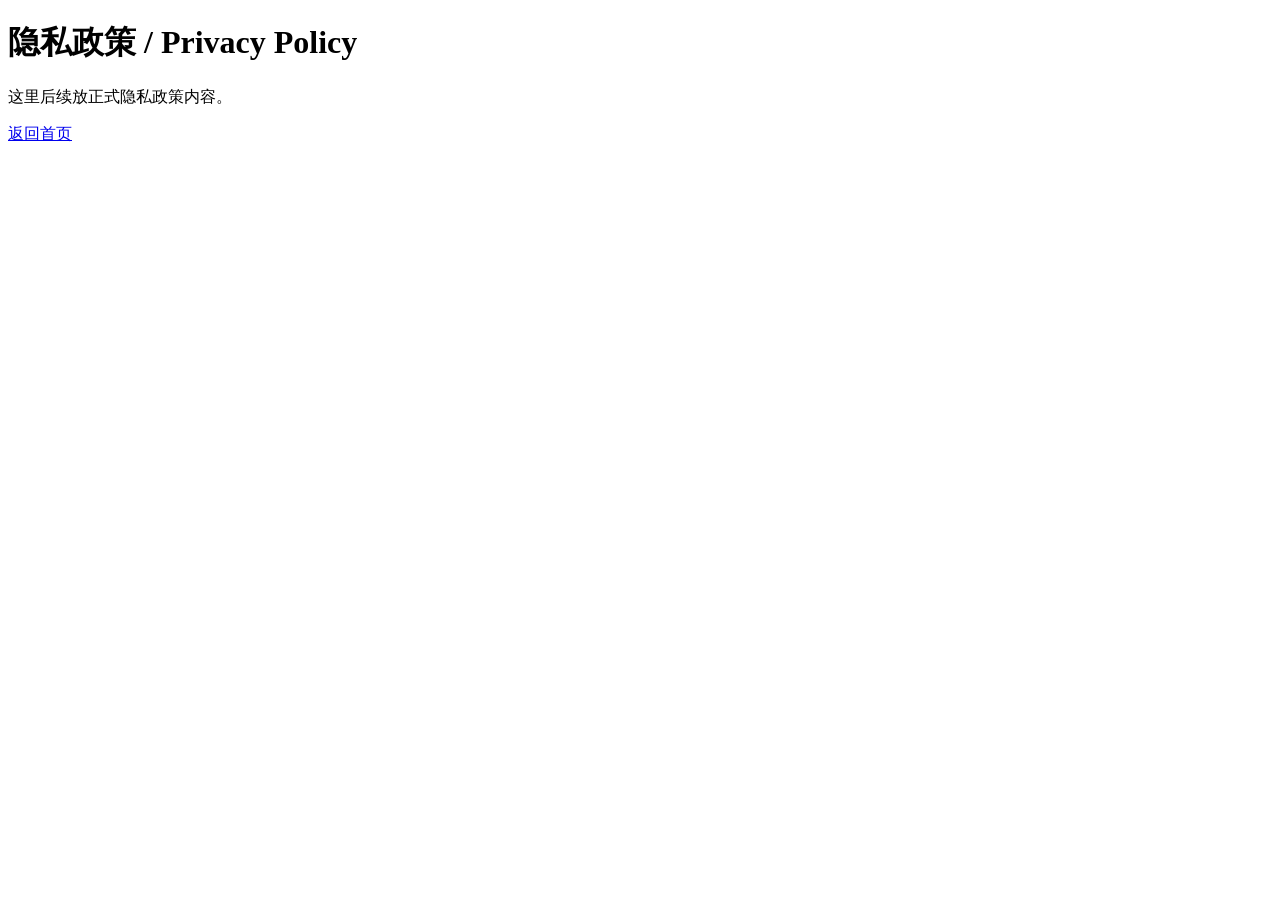
==== privacy/index.html @ f270638c "Create index.html" ====
<!doctype html>
<html lang="zh-CN">
<head>
  <meta charset="UTF-8">
  <meta name="viewport" content="width=device-width, initial-scale=1.0">
  <title>隐私政策 Privacy Policy</title>
</head>
<body>
  <h1>隐私政策 / Privacy Policy</h1>
  <p>这里后续放正式隐私政策内容。</p>
  <p><a href="/">返回首页</a></p>
</body>
</html>
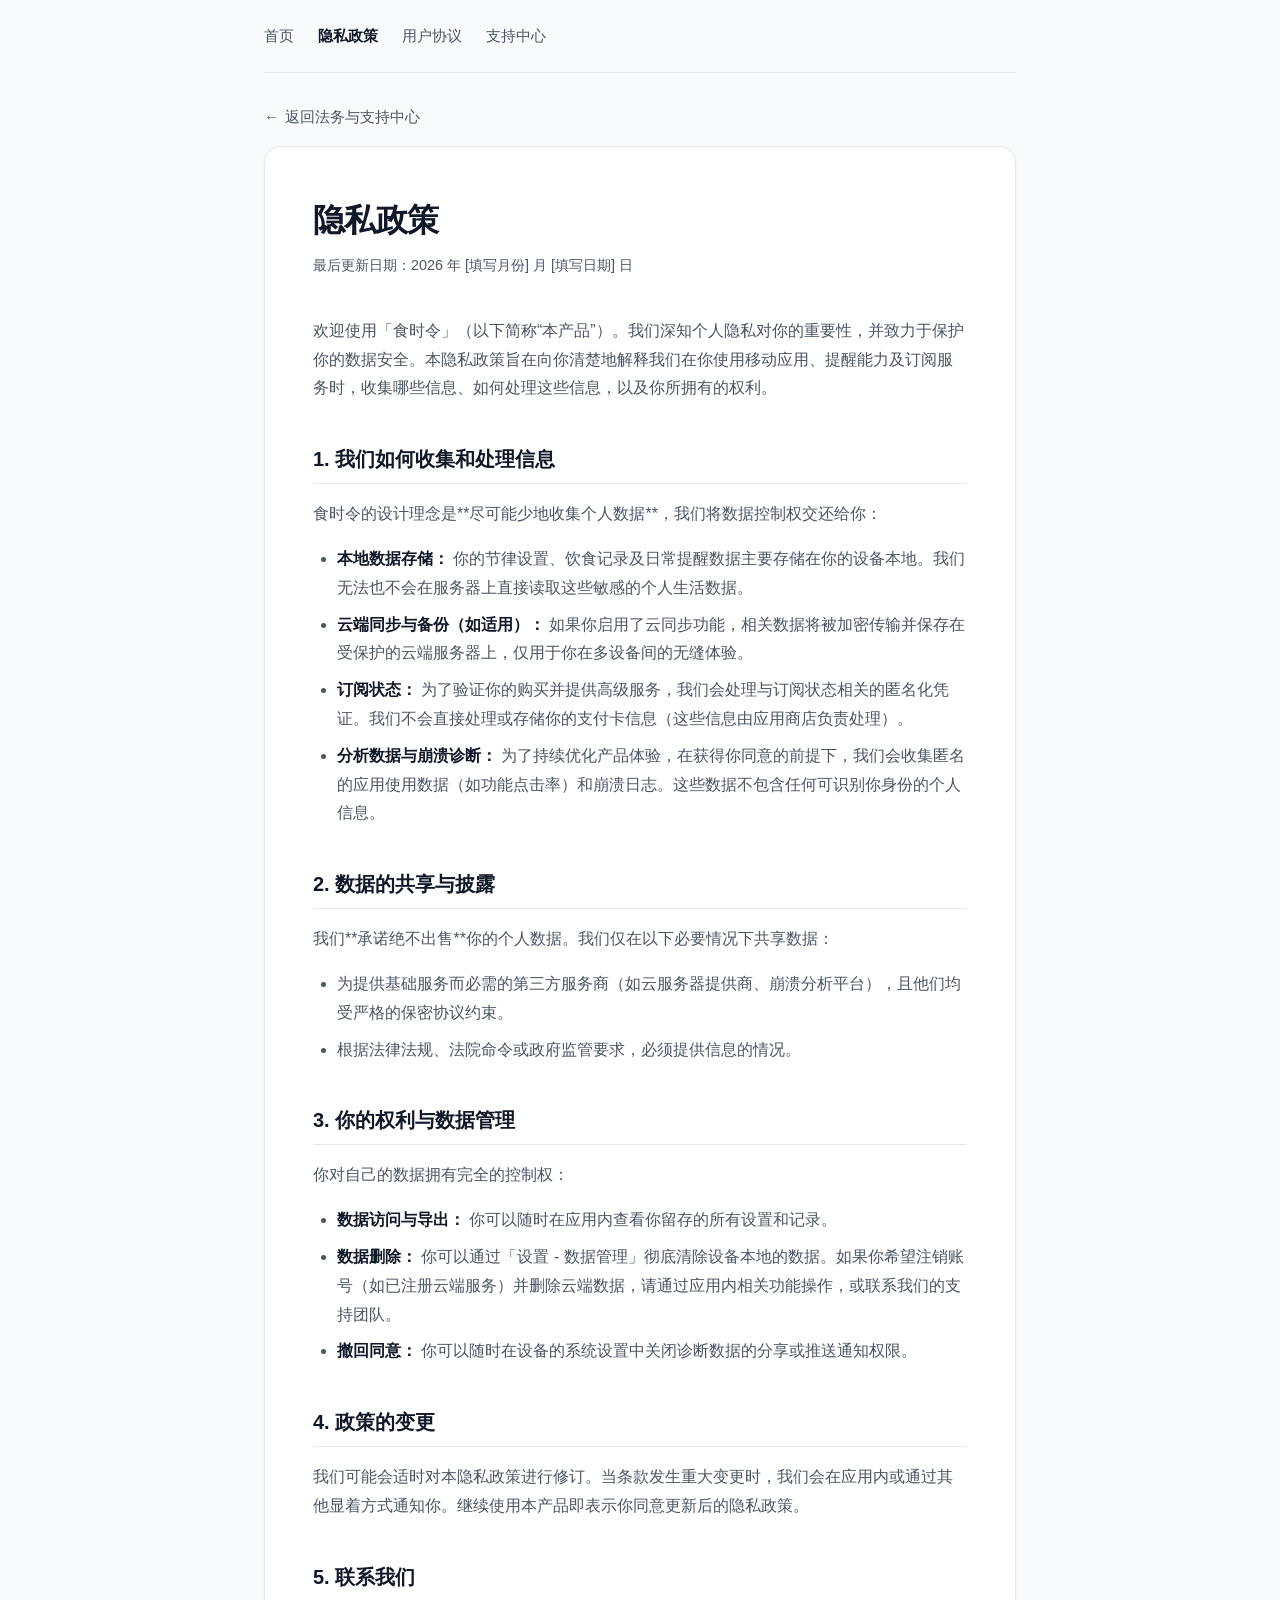
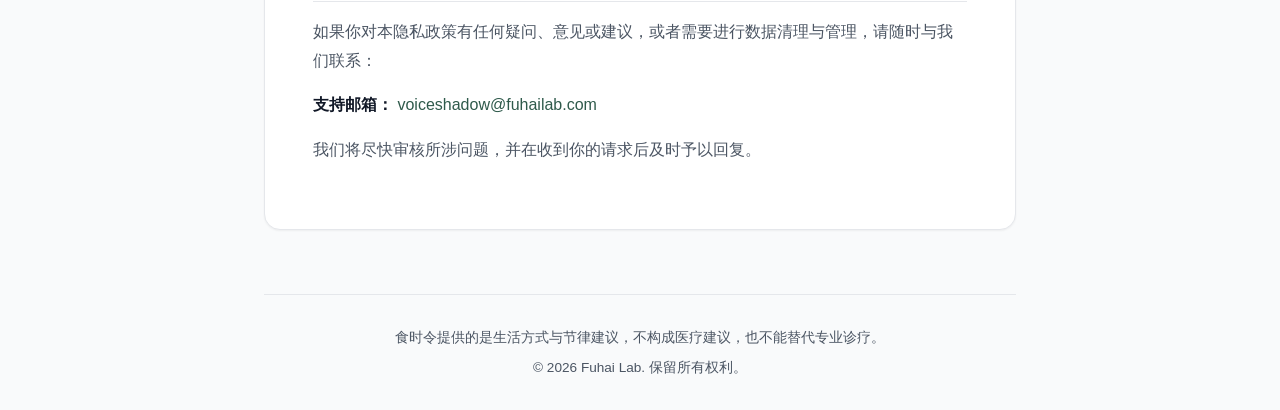
==== commit 5c0b9d82: "Update index.html" ====
--- a/privacy/index.html
+++ b/privacy/index.html
@@ -1,13 +1,198 @@
-<!doctype html>
+<!DOCTYPE html>
 <html lang="zh-CN">
 <head>
-  <meta charset="UTF-8">
-  <meta name="viewport" content="width=device-width, initial-scale=1.0">
-  <title>隐私政策 Privacy Policy</title>
+  <meta charset="UTF-8" />
+  <meta name="viewport" content="width=device-width, initial-scale=1.0" />
+  <title>隐私政策 | 食时令</title>
+  <meta name="description" content="食时令的隐私政策，了解我们如何收集、使用和保护你的数据。" />
+  <style>
+    /* 沿用基础变量定义 */
+    :root {
+      --primary-color: #2F5A4B;
+      --primary-hover: #1E3F33;
+      --bg-color: #F9FAFB;
+      --card-bg: #FFFFFF;
+      --text-main: #111827;
+      --text-muted: #4B5563; /* 加深了一点点以适合长文本阅读 */
+      --border-color: #E5E7EB;
+      --radius-lg: 16px;
+    }
+
+    * { box-sizing: border-box; margin: 0; padding: 0; }
+
+    body {
+      font-family: -apple-system, BlinkMacSystemFont, "PingFang SC", "Microsoft YaHei", "Helvetica Neue", Arial, sans-serif;
+      background-color: var(--bg-color);
+      color: var(--text-main);
+      line-height: 1.6;
+      -webkit-font-smoothing: antialiased;
+    }
+
+    a { color: var(--primary-color); text-decoration: none; transition: color 0.2s ease; }
+    a:hover { color: var(--primary-hover); text-decoration: underline; }
+
+    /* 页面容器 */
+    .page-shell {
+      max-width: 800px; /* 法务页面稍窄一些，提升阅读体验 */
+      margin: 0 auto;
+      padding: 0 24px;
+      display: flex;
+      flex-direction: column;
+      min-height: 100vh;
+    }
+
+    /* 顶部导航 */
+    .nav {
+      display: flex;
+      gap: 24px;
+      padding: 24px 0;
+      border-bottom: 1px solid var(--border-color);
+      font-weight: 500;
+      font-size: 0.95rem;
+    }
+    .nav a { color: var(--text-muted); text-decoration: none; }
+    .nav a:hover { color: var(--primary-color); }
+    .nav a.active { color: var(--text-main); font-weight: 600; }
+
+    /* 返回组件 */
+    .back-link {
+      display: inline-block;
+      margin: 32px 0 16px;
+      font-size: 0.95rem;
+      color: var(--text-muted);
+      text-decoration: none;
+    }
+    .back-link::before { content: "←"; margin-right: 6px; }
+    .back-link:hover { color: var(--primary-color); text-decoration: none; }
+
+    /* 法务内容容器 */
+    .legal-content {
+      background: var(--card-bg);
+      border: 1px solid var(--border-color);
+      border-radius: var(--radius-lg);
+      padding: 48px;
+      margin-bottom: 64px;
+      box-shadow: 0 1px 2px 0 rgba(0, 0, 0, 0.05);
+    }
+
+    /* 长文本排版 (Prose) */
+    .prose h1 {
+      font-size: 2rem;
+      font-weight: 700;
+      margin-bottom: 8px;
+      color: var(--text-main);
+      letter-spacing: -0.02em;
+    }
+    
+    .prose .update-date {
+      font-size: 0.9rem;
+      color: var(--text-muted);
+      margin-bottom: 40px;
+      display: block;
+    }
+
+    .prose h2 {
+      font-size: 1.25rem;
+      font-weight: 600;
+      margin-top: 40px;
+      margin-bottom: 16px;
+      color: var(--text-main);
+      border-bottom: 1px solid var(--border-color);
+      padding-bottom: 8px;
+    }
+
+    .prose p {
+      color: var(--text-muted);
+      margin-bottom: 16px;
+      line-height: 1.8;
+    }
+
+    .prose ul {
+      margin-bottom: 16px;
+      padding-left: 24px;
+      color: var(--text-muted);
+    }
+
+    .prose li {
+      margin-bottom: 8px;
+      line-height: 1.8;
+    }
+
+    .prose strong {
+      color: var(--text-main);
+      font-weight: 600;
+    }
+
+    /* 页脚 */
+    .footer {
+      margin-top: auto;
+      padding: 32px 0;
+      border-top: 1px solid var(--border-color);
+      text-align: center;
+      color: var(--text-muted);
+      font-size: 0.85rem;
+    }
+
+    @media (max-width: 768px) {
+      .legal-content { padding: 32px 24px; }
+      .prose h1 { font-size: 1.75rem; }
+    }
+  </style>
 </head>
 <body>
-  <h1>隐私政策 / Privacy Policy</h1>
-  <p>这里后续放正式隐私政策内容。</p>
-  <p><a href="/">返回首页</a></p>
+  <main class="page-shell">
+    <nav class="nav" aria-label="Primary">
+      <a href="/">首页</a>
+      <a href="/privacy/" class="active">隐私政策</a>
+      <a href="/terms/">用户协议</a>
+      <a href="/support/">支持中心</a>
+    </nav>
+
+    <a href="/" class="back-link">返回法务与支持中心</a>
+
+    <article class="legal-content prose">
+      <h1>隐私政策</h1>
+      <span class="update-date">最后更新日期：2026 年 [填写月份] 月 [填写日期] 日</span>
+
+      <p>欢迎使用「食时令」（以下简称“本产品”）。我们深知个人隐私对你的重要性，并致力于保护你的数据安全。本隐私政策旨在向你清楚地解释我们在你使用移动应用、提醒能力及订阅服务时，收集哪些信息、如何处理这些信息，以及你所拥有的权利。</p>
+
+      <h2>1. 我们如何收集和处理信息</h2>
+      <p>食时令的设计理念是**尽可能少地收集个人数据**，我们将数据控制权交还给你：</p>
+      <ul>
+        <li><strong>本地数据存储：</strong> 你的节律设置、饮食记录及日常提醒数据主要存储在你的设备本地。我们无法也不会在服务器上直接读取这些敏感的个人生活数据。</li>
+        <li><strong>云端同步与备份（如适用）：</strong> 如果你启用了云同步功能，相关数据将被加密传输并保存在受保护的云端服务器上，仅用于你在多设备间的无缝体验。</li>
+        <li><strong>订阅状态：</strong> 为了验证你的购买并提供高级服务，我们会处理与订阅状态相关的匿名化凭证。我们不会直接处理或存储你的支付卡信息（这些信息由应用商店负责处理）。</li>
+        <li><strong>分析数据与崩溃诊断：</strong> 为了持续优化产品体验，在获得你同意的前提下，我们会收集匿名的应用使用数据（如功能点击率）和崩溃日志。这些数据不包含任何可识别你身份的个人信息。</li>
+      </ul>
+
+      <h2>2. 数据的共享与披露</h2>
+      <p>我们**承诺绝不出售**你的个人数据。我们仅在以下必要情况下共享数据：</p>
+      <ul>
+        <li>为提供基础服务而必需的第三方服务商（如云服务器提供商、崩溃分析平台），且他们均受严格的保密协议约束。</li>
+        <li>根据法律法规、法院命令或政府监管要求，必须提供信息的情况。</li>
+      </ul>
+
+      <h2>3. 你的权利与数据管理</h2>
+      <p>你对自己的数据拥有完全的控制权：</p>
+      <ul>
+        <li><strong>数据访问与导出：</strong> 你可以随时在应用内查看你留存的所有设置和记录。</li>
+        <li><strong>数据删除：</strong> 你可以通过「设置 - 数据管理」彻底清除设备本地的数据。如果你希望注销账号（如已注册云端服务）并删除云端数据，请通过应用内相关功能操作，或联系我们的支持团队。</li>
+        <li><strong>撤回同意：</strong> 你可以随时在设备的系统设置中关闭诊断数据的分享或推送通知权限。</li>
+      </ul>
+
+      <h2>4. 政策的变更</h2>
+      <p>我们可能会适时对本隐私政策进行修订。当条款发生重大变更时，我们会在应用内或通过其他显着方式通知你。继续使用本产品即表示你同意更新后的隐私政策。</p>
+
+      <h2>5. 联系我们</h2>
+      <p>如果你对本隐私政策有任何疑问、意见或建议，或者需要进行数据清理与管理，请随时与我们联系：</p>
+      <p><strong>支持邮箱：</strong> <a href="mailto:voiceshadow@fuhailab.com">voiceshadow@fuhailab.com</a></p>
+      <p>我们将尽快审核所涉问题，并在收到你的请求后及时予以回复。</p>
+    </article>
+
+    <footer class="footer">
+      <p>食时令提供的是生活方式与节律建议，不构成医疗建议，也不能替代专业诊疗。</p>
+      <p style="margin-top: 8px;">&copy; 2026 Fuhai Lab. 保留所有权利。</p>
+    </footer>
+  </main>
 </body>
 </html>
